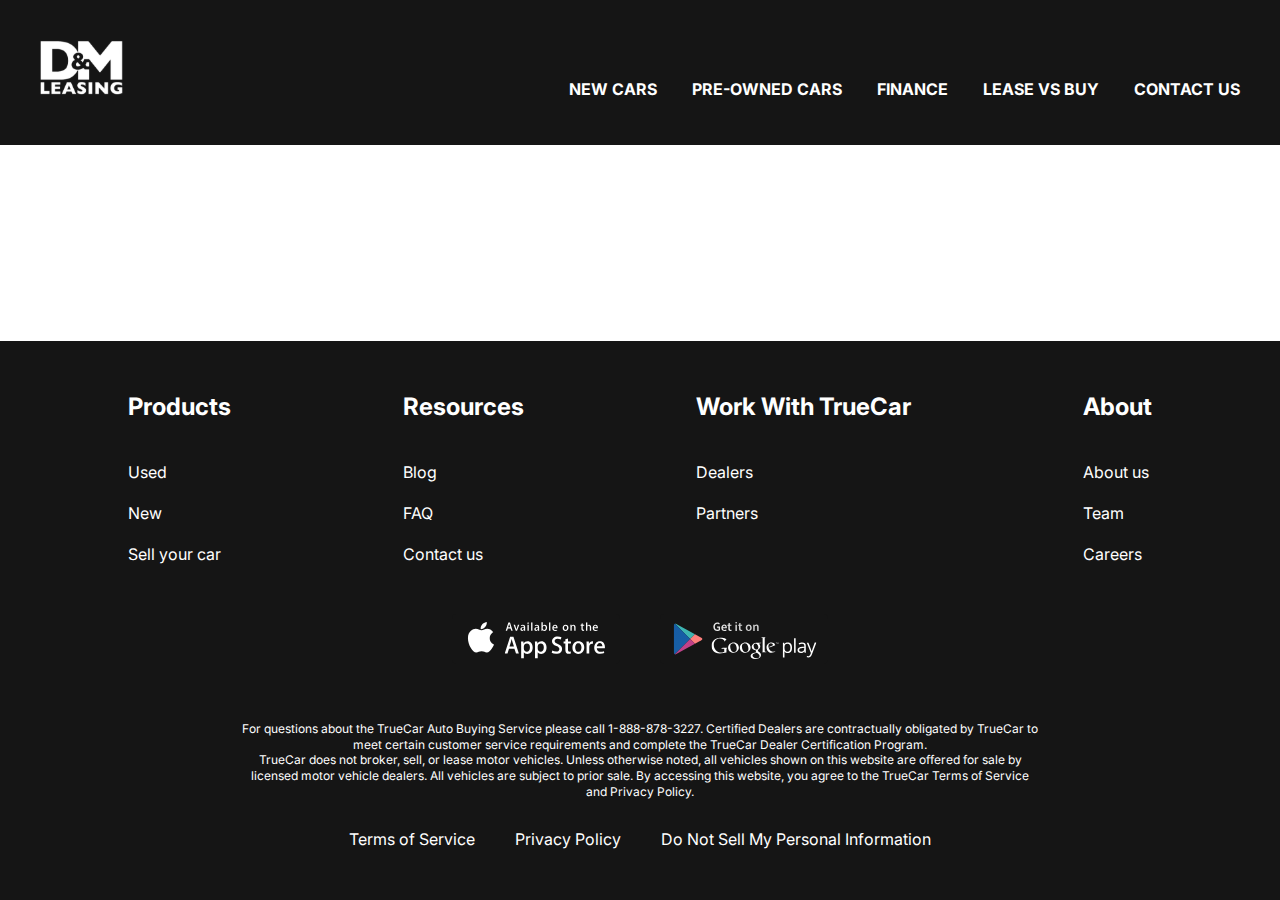
==== contacts.html @ d00af552 "swiper" ====
<!DOCTYPE html>
<html lang="en">
<head>
    <meta charset="UTF-8">
    <meta name="viewport" content="width=device-width, initial-scale=1.0">
    <title>CARS</title>
    <link rel="preconnect" href="https://fonts.googleapis.com">
    <link rel="preconnect" href="https://fonts.gstatic.com" crossorigin>
    <link href="https://fonts.googleapis.com/css2?family=Inter:opsz,wght@14..32,400;700&display=swap" rel="stylesheet">
    <link rel="stylesheet" href="css/style.css">
</head>
<body>
    <div class="wrapper">
        <header class="header">
            <div class="container">
                <div class="header-inner">
                    <a href="#" class="logo">
                        <img src="images/logo.svg" alt="" class="logo-img">
                    </a>
                    
                    <nav class="menu">
                        <ul class="menu-list">
                            <li class="menu-list-item"><a href="#" class="menu-list-link">NEW CARS</a></li>
                            <li class="menu-list-item"><a href="#" class="menu-list-link">PRE-OWNED CARS</a></li>
                            <li class="menu-list-item"><a href="#" class="menu-list-link">FINANCE</a></li>
                            <li class="menu-list-item"><a href="#" class="menu-list-link">LEASE VS BUY</a></li>
                            <li class="menu-list-item"><a href="#" class="menu-list-link">CONTACT US</a></li>
                        </ul>
                    </nav>
                </div>
            </div>
        </header>
        <main class="main">

        </main>
        <footer class="footer">
            <div class="container">
                <nav class="footer-menu">
                    <ul class="footer-menu-list">
                        <li class="footer-menu-item"><p href="#" class="footer-menu-title">Products</p></li>
                        <li class="footer-menu-item"><a href="#" class="footer-menu-link">Used</a></li>
                        <li class="footer-menu-item"><a href="#" class="footer-menu-link">New</a></li>
                        <li class="footer-menu-item"><a href="#" class="footer-menu-link">Sell your car</a></li>
                    </ul>
                    <ul class="footer-menu-list">
                        <li class="footer-menu-item"><p href="#" class="footer-menu-title">Resources</p></li>
                        <li class="footer-menu-item"><a href="#" class="footer-menu-link">Blog</a></li>
                        <li class="footer-menu-item"><a href="#" class="footer-menu-link">FAQ</a></li>
                        <li class="footer-menu-item"><a href="#" class="footer-menu-link">Contact us</a></li>
                    </ul>
                    <ul class="footer-menu-list">
                        <li class="footer-menu-item"><p href="#" class="footer-menu-title">Work With TrueCar</p></li>
                        <li class="footer-menu-item"><a href="#" class="footer-menu-link">Dealers</a></li>
                        <li class="footer-menu-item"><a href="#" class="footer-menu-link">Partners</a></li>
                    </ul>
                    <ul class="footer-menu-list">
                        <li class="footer-menu-item"><p href="#" class="footer-menu-title">About</p></li>
                        <li class="footer-menu-item"><a href="#" class="footer-menu-link">About us</a></li>
                        <li class="footer-menu-item"><a href="#" class="footer-menu-link">Team</a></li>
                        <li class="footer-menu-item"><a href="#" class="footer-menu-link">Careers</a></li>
                    </ul>
                </nav>
                <ul class="app">
                    <li class="app-item">
                        <a href="" class="app-item-link">
                            <img class="app-item-img" src="images/appstore.svg" alt="">
                        </a>
                    </li>
                    <li class="app-item">
                        <a href="" class="app-item-link">
                            <img class="app-item-img" src="images/googleplay.svg" alt="">
                        </a>
                    </li>
                </ul>
                <div class="footer-copy">
                    <p class="footer-copy-text">For questions about the TrueCar Auto Buying Service please call 1-888-878-3227.
                    Certified Dealers are contractually obligated by TrueCar to meet certain customer service requirements and complete the
                    TrueCar Dealer Certification Program.</p>
                    <p class="footer-copy-text">TrueCar does not broker, sell, or lease motor vehicles. Unless otherwise noted, all vehicles shown on this website are
                    offered for sale by licensed motor vehicle dealers. All vehicles are subject to prior sale. By accessing this website,
                    you agree to the TrueCar Terms of Service and Privacy Policy. </p>
                </div>
                <nav class="copy-nav">
                    <ul class="copy-nav-list">
                        <li class="copy-nav-item"><a href="#" class="copy-nav-link">Terms of Service</a></li>
                        <li class="copy-nav-item"><a href="#" class="copy-nav-link">Privacy Policy</a></li>
                        <li class="copy-nav-item"><a href="#" class="copy-nav-link">Do Not Sell My Personal Information</a></li>
                    </ul>
                </nav>
            </div>
        </footer>
    </div>
</body>
</html>
---- css/style.css ----
html{
    box-sizing: border-box;
}

*, *::after, *::before{
    box-sizing: inherit;
    margin: 0;
    padding: 0;
}

ul{
    list-style: none;
}

a{
    text-decoration: none;
    color: inherit;
}

.container {
    max-width: 1220px;
    margin: 0 auto;
    padding: 0 10px;
}

.wrapper{
    min-height: 100%;
    display: flex;
    flex-direction: column;

}

html, body{
    height: 100%;
}

.main{
    flex-grow: 1;
}

body{
    font-family: "Inter", sans-serif;
    font-size: 16px;
    font-weight: 400;
    line-height: 1.3;
}

/* ---------------header-------------- */

.header{
    background-color: #151515;
}

.header-main{
    background-color: transparent;
    position: absolute;
    z-index: 5;
    left: 0;
    right: 0;
}


.header-inner {
    padding-top: 40px;
    padding-bottom: 45px;
    display: flex;
    justify-content: space-between;
    align-items: flex-end;
}
.menu-list {
    display: flex;
    gap: 35px;
}

.menu-list-link {
    color: white;
    text-transform: uppercase;
    font-weight: 700;
    
}

/* ------------------------------------- */

/* ----------------main----------- */

/* ------header top------------ */

.top {
    color: white;
    text-align: center;
    padding-top: 247px;
    padding-bottom: 50px;
    background-image: url();
    z-index: 5;
    position: absolute;
    left: 0;
    right: 0;
}

.title {
    padding-bottom: 40px;
    font-size: 96px;
    font-weight: 700;
}

.top-link {

    background-color: #151515;
    padding: 23px;
    max-width: 430px;
    width: 100%;
    display: inline-block;
    text-transform: uppercase;
    font-size: 36px;
    font-weight: 700;
}

.swiper-wrapper{
    background: rgba(21, 21, 21, .9);
}

.swiper-slide{
    height: 100vh;
    background-position: top ;
    background-repeat: no-repeat;
    background-size: cover;
} 

.swiper-pagination-bullet{
    width: 120px;
    height: 3px;
    background-color: #151515;
    border-radius: 0;
    opacity: 1;
    margin: 0 15px !important;
}
.swiper-pagination-bullet-active{
    height: 6px;
    background-color: #fff;
}

/* ------------------------------------- */

/* --------------footer--------------- */
.footer {
    background-color: #151515;
    padding: 50px 32px;
    color: white;
}

.footer-menu {
    display: flex;
    justify-content: space-around;
    margin-bottom: 50px;
}

.footer-menu-list {
    max-width: 250px;
}

.footer-menu-item +.footer-menu-item{
    padding-top: 20px;
}

.footer-menu-title {
    font-weight: 700;
    font-size: 24px;
    padding-bottom: 20px;
}

.footer-menu-link {}

.app {
    display: flex;
    justify-content: center;
    gap: 40px;
    margin-bottom: 52px;
}

.footer-copy {
    max-width: 800px;
    font-size: 12px;
    margin: 0 auto 30px;
    text-align: center;
}

.copy-nav-list {
    display: flex;
        gap: 40px;
        justify-content: center;
}

/* -------------------------------------- */
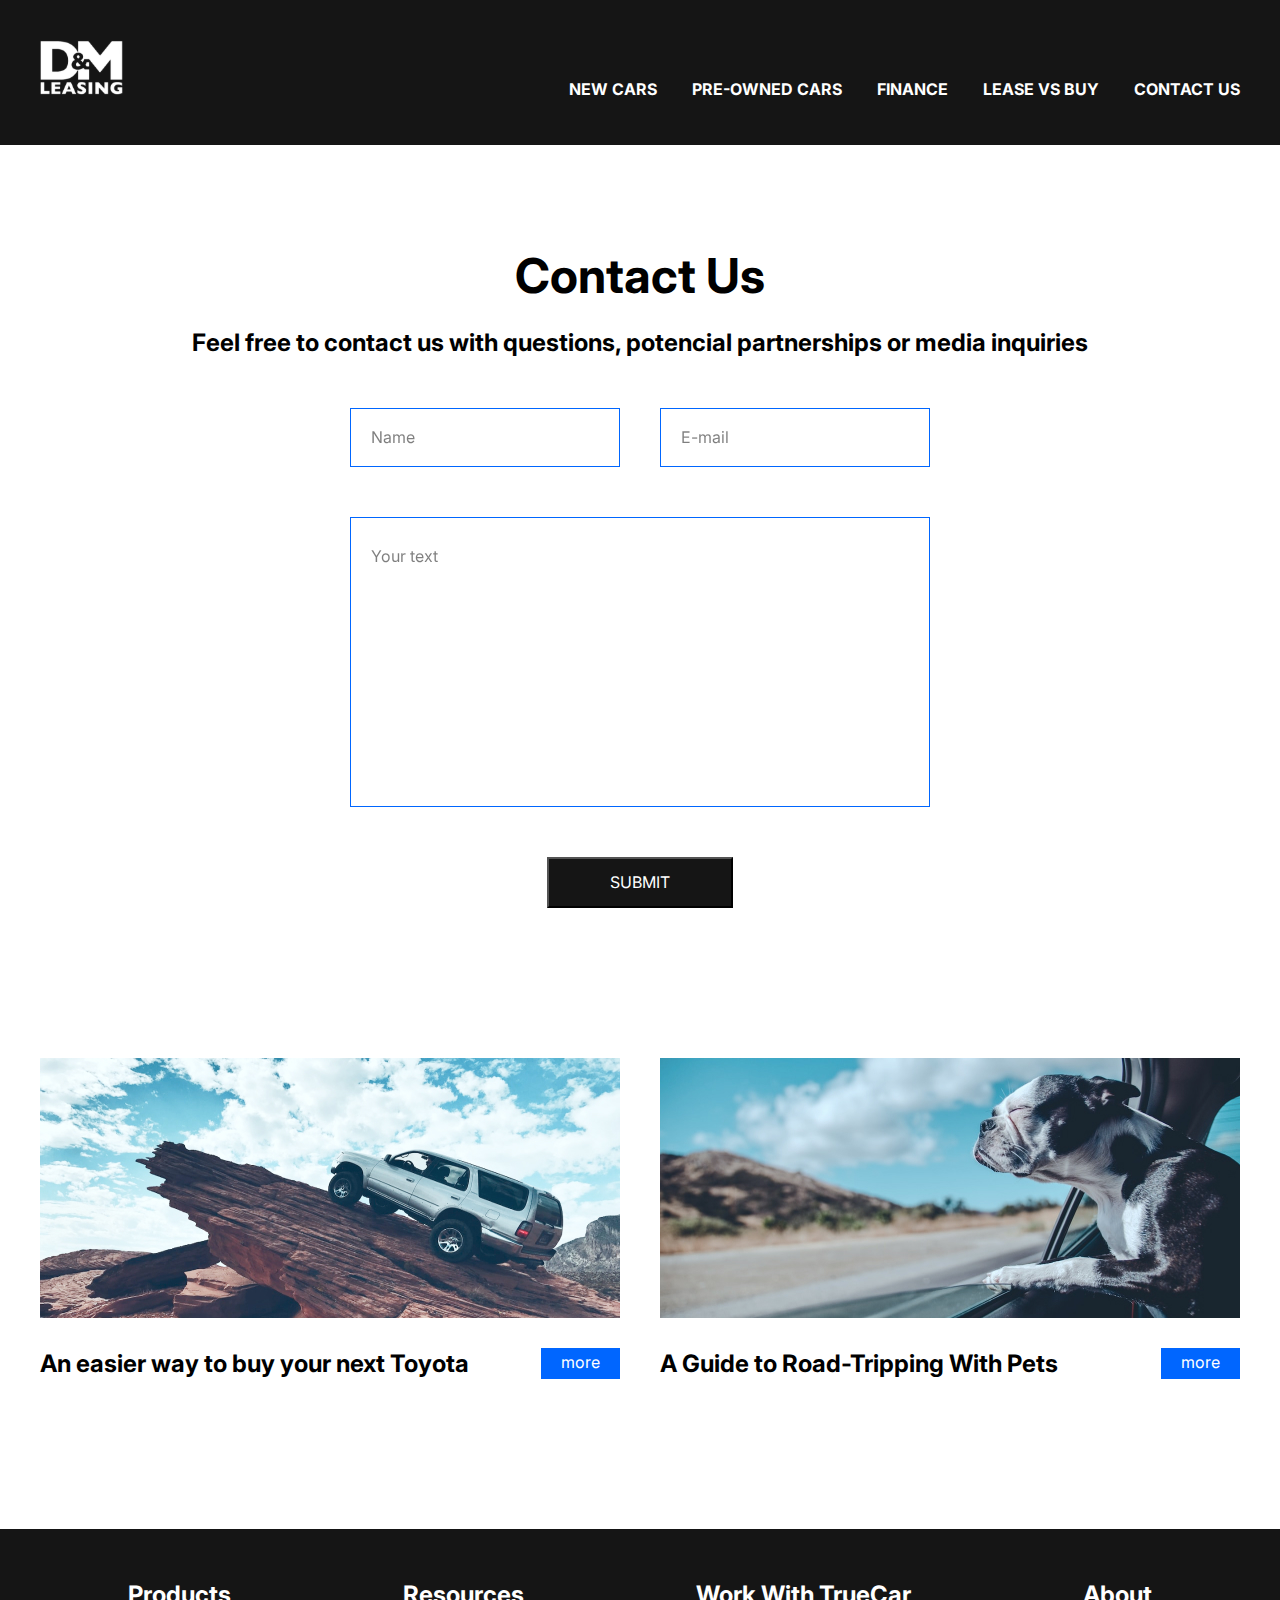
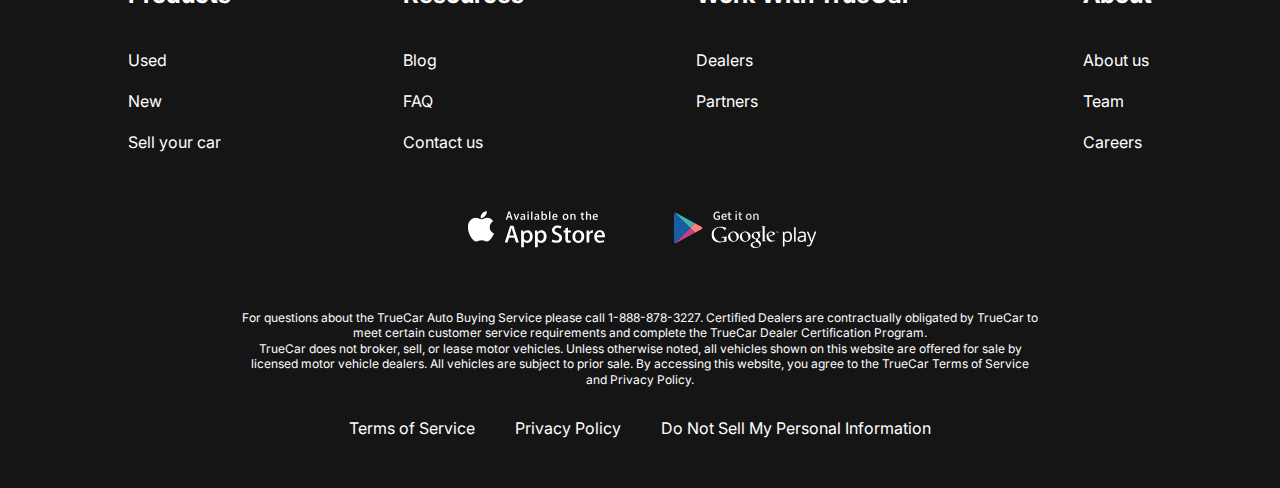
==== commit 49799a28: "contacts" ====
--- a/contacts.html
+++ b/contacts.html
@@ -14,13 +14,13 @@
         <header class="header">
             <div class="container">
                 <div class="header-inner">
-                    <a href="#" class="logo">
+                    <a href="index.html" class="logo">
                         <img src="images/logo.svg" alt="" class="logo-img">
                     </a>
                     
                     <nav class="menu">
                         <ul class="menu-list">
-                            <li class="menu-list-item"><a href="#" class="menu-list-link">NEW CARS</a></li>
+                            <li class="menu-list-item"><a href="new-cars.html" class="menu-list-link">NEW CARS</a></li>
                             <li class="menu-list-item"><a href="#" class="menu-list-link">PRE-OWNED CARS</a></li>
                             <li class="menu-list-item"><a href="#" class="menu-list-link">FINANCE</a></li>
                             <li class="menu-list-item"><a href="#" class="menu-list-link">LEASE VS BUY</a></li>
@@ -31,7 +31,36 @@
             </div>
         </header>
         <main class="main">
-
+            <section class="contacts">
+                <div class="container">
+                    <h2 class="section-title contacts-title">Contact Us</h2>
+                    <p class="contacts-text">
+                        Feel free to contact us with questions, potencial partnerships or media inquiries
+                    </p>
+                    <form action="" class="form">
+                        <input type="text" class="form-input" placeholder="Name">
+                        <input type="email" class="form-input" placeholder="E-mail">
+                        <textarea class="form-textarea" placeholder="Your text"></textarea>
+                        <button class="form-btn" type="submit" >SUBMIT</button>
+                    </form>
+                </div>
+            </section>
+            <section class="blog">
+                <div class="container">
+                    <div class="blog-items">
+                        <div class="blog-item">
+                            <img src="images/blog-1.jpg" alt="" class="blog-item-img">
+                            <h4 class="blog-item-title">An easier way to buy your next Toyota</h4>
+                            <a href="" class="blog-item-link">more</a>
+                        </div>
+                        <div class="blog-item">
+                            <img src="images/blog-2.jpg" alt="" class="blog-item-img">
+                            <h4 class="blog-item-title">A Guide to Road-Tripping With Pets</h4>
+                            <a href="" class="blog-item-link">more</a>
+                        </div>
+                    </div>
+                </div>
+            </section>
         </main>
         <footer class="footer">
             <div class="container">
--- a/css/style.css
+++ b/css/style.css
@@ -23,6 +23,12 @@
     padding: 0 10px;
 }
 
+.section-title {
+    margin-bottom: 50px;
+    font-size: 48px;
+    font-weight: 700;
+    text-align: center;
+}
 .wrapper{
     min-height: 100%;
     display: flex;
@@ -54,7 +60,7 @@
 .header-main{
     background-color: transparent;
     position: absolute;
-    z-index: 5;
+    z-index: 10;
     left: 0;
     right: 0;
 }
@@ -115,9 +121,17 @@
     font-weight: 700;
 }
 
-.swiper-wrapper{
-    background: rgba(21, 21, 21, .9);
-}
+.swiper::before{
+    content: '';
+    background: rgba(21, 21, 21, .3);
+    position: absolute;
+    z-index: 5;
+    top: 0;
+    bottom: 0;
+    right: 0;
+    left: 0;
+}
+
 
 .swiper-slide{
     height: 100vh;
@@ -141,6 +155,252 @@
 
 /* ------------------------------------- */
 
+/* ---------------why-lease---------------------- */
+
+.why-lease {
+    padding: 150px 0;
+}
+
+.why-lease-list {
+    display: grid;
+    grid-template-columns: repeat(4, 1fr);
+    gap: 40px;
+    text-align: center;
+}
+.why-lease-item {
+}
+.why-lease-item-img {
+    margin-bottom: 30px;
+}
+.why-lease-title {
+    margin-bottom: 30px;
+    font-size: 24px;
+    font-weight: 700;
+}
+.why-lease-text {
+    text-align: left;
+}
+
+/* ------------------------------------- */
+
+/* ---------------how-does---------------------- */
+
+
+.how-does {
+    padding-bottom: 150px;
+}
+
+.inner {
+    max-width: 600px;
+    margin: 0 auto;
+}
+
+.how-does-text {
+}
+.how-does-title {
+    font-size: 24px;
+    font-weight: 700;
+    margin-top: 50px;
+}
+.how-does-list {
+    padding: 50px 0 70px;
+    counter-reset: myCounter;
+}
+
+.how-does-item {
+    list-style-type: none;
+    width: 270px;
+    position: relative;
+    margin-left: auto;
+    box-sizing: content-box;
+    padding: 19px 0 19px 240px;
+    min-height: 63px;
+}
+.how-does-item +.how-does-item{
+    margin-top: 40px;
+}
+
+.how-does-item::before{
+    counter-increment: myCounter;
+    content: counter(myCounter);
+    display: flex;
+    justify-content: center;
+    align-items: center;
+    background-color: #0066FF;
+    font-size: 48px;
+    font-weight: 700;
+    width: 100px;
+    height: 100px;
+    border-radius: 50%;
+    color: white;
+    position: absolute;
+    left: 0;
+    top: 0;
+}
+
+/* ------------------------------------- */
+
+/* -------------video------------------------ */
+
+.video{
+    padding-bottom: 150px;
+}
+
+.video-title{
+    margin-bottom: 20px;
+}
+
+.video-text{
+    font-size: 24px;
+    font-weight: 700;margin-bottom: 50px;
+    text-align: center;
+}
+
+.video-content{
+    margin: 0 auto;
+    display: block;
+}
+
+
+/* ------------------------------------- */
+
+
+/* ----------important--------------------------- */
+
+.important {
+    padding-bottom: 150px;
+}
+.important-title {
+    margin-bottom: 20px;
+}
+.important-text {
+    margin: 0 auto 50px;
+    max-width: 580px;
+}
+.important-list {
+    display: grid;
+    grid-template-columns: repeat(4, 1fr);
+}
+.important-item {
+
+}
+.important-item-img {
+    margin-bottom: 20px;
+}
+.important-item-text {
+}
+
+/* ------------------------------------- */
+/* ------------------------------------- */
+
+
+
+/* ------------------------------------- */
+/* ----------------CONTACTS PAGE--------------------- */
+
+/* --------------contacts----------------------- */
+
+.contacts {
+    padding: 100px 0 150px;
+}
+.contacts-title {
+    margin-bottom: 20px;
+}
+.contacts-text {
+    margin-bottom: 50px;
+    text-align: center;
+    font-weight: 700;font-size: 24px;
+    padding: 0 100px;
+}
+.form {
+    max-width: 580px;
+    margin: 0 auto;
+    display: flex;
+    justify-content: space-between;
+    flex-wrap: wrap;
+
+}
+.form-input {
+    width: 270px;
+    padding: 18px 20px;
+    display: inline-block;
+    border: 1px solid #0066FF;
+    margin-bottom: 50px;
+    font-family: "Inter", sans-serif;
+    font-size: 16px;
+    font-weight: 400;
+    line-height: 1.3;
+    color: black;
+}
+
+.form-input::placeholder, .form-textarea::placeholder{
+    font-family: "Inter", sans-serif;
+    font-size: 16px;
+    font-weight: 400;
+    line-height: 1.3;
+    color: black;
+    opacity: .5;
+}
+.form-textarea {
+    width: 100%;
+    resize: none;
+    padding: 28px 20px;
+    height: 290px;
+    border: 1px solid #0066FF;
+    font-family: "Inter", sans-serif;
+    font-size: 16px;
+    font-weight: 400;
+    line-height: 1.3;
+    color: black;
+    margin-bottom: 50px;
+
+}
+.form-btn {
+    text-transform: uppercase;
+    color: #fff;
+    background-color: #151515;
+    font-family: "Inter", sans-serif;
+    font-size: 16px;
+    font-weight: 400;
+    line-height: 1.3;
+    padding: 13px 61px;
+    margin: 0 auto;
+}
+
+/* ------------------------------------- */
+/* -------------------------blog------------ */
+.blog {
+padding-bottom: 150px;    
+}
+
+.blog-items {
+    display: grid;
+    grid-template-columns: repeat(2, 1fr);
+    gap: 40px;
+}
+.blog-item {
+    display: flex;
+    justify-content: space-between;
+    flex-wrap: wrap;
+}
+.blog-item-img {
+    margin-bottom: 30px;
+    width: 100%;
+}
+.blog-item-title {
+    flex-basis: 446px;
+    font-size: 24px;
+    font-weight: 700;
+}
+.blog-item-link {
+    color: white;
+    background-color: #0066FF;
+    padding: 4px 20px;
+
+}
+
+/* ------------------------------------- */
+
 /* --------------footer--------------- */
 .footer {
     background-color: #151515;
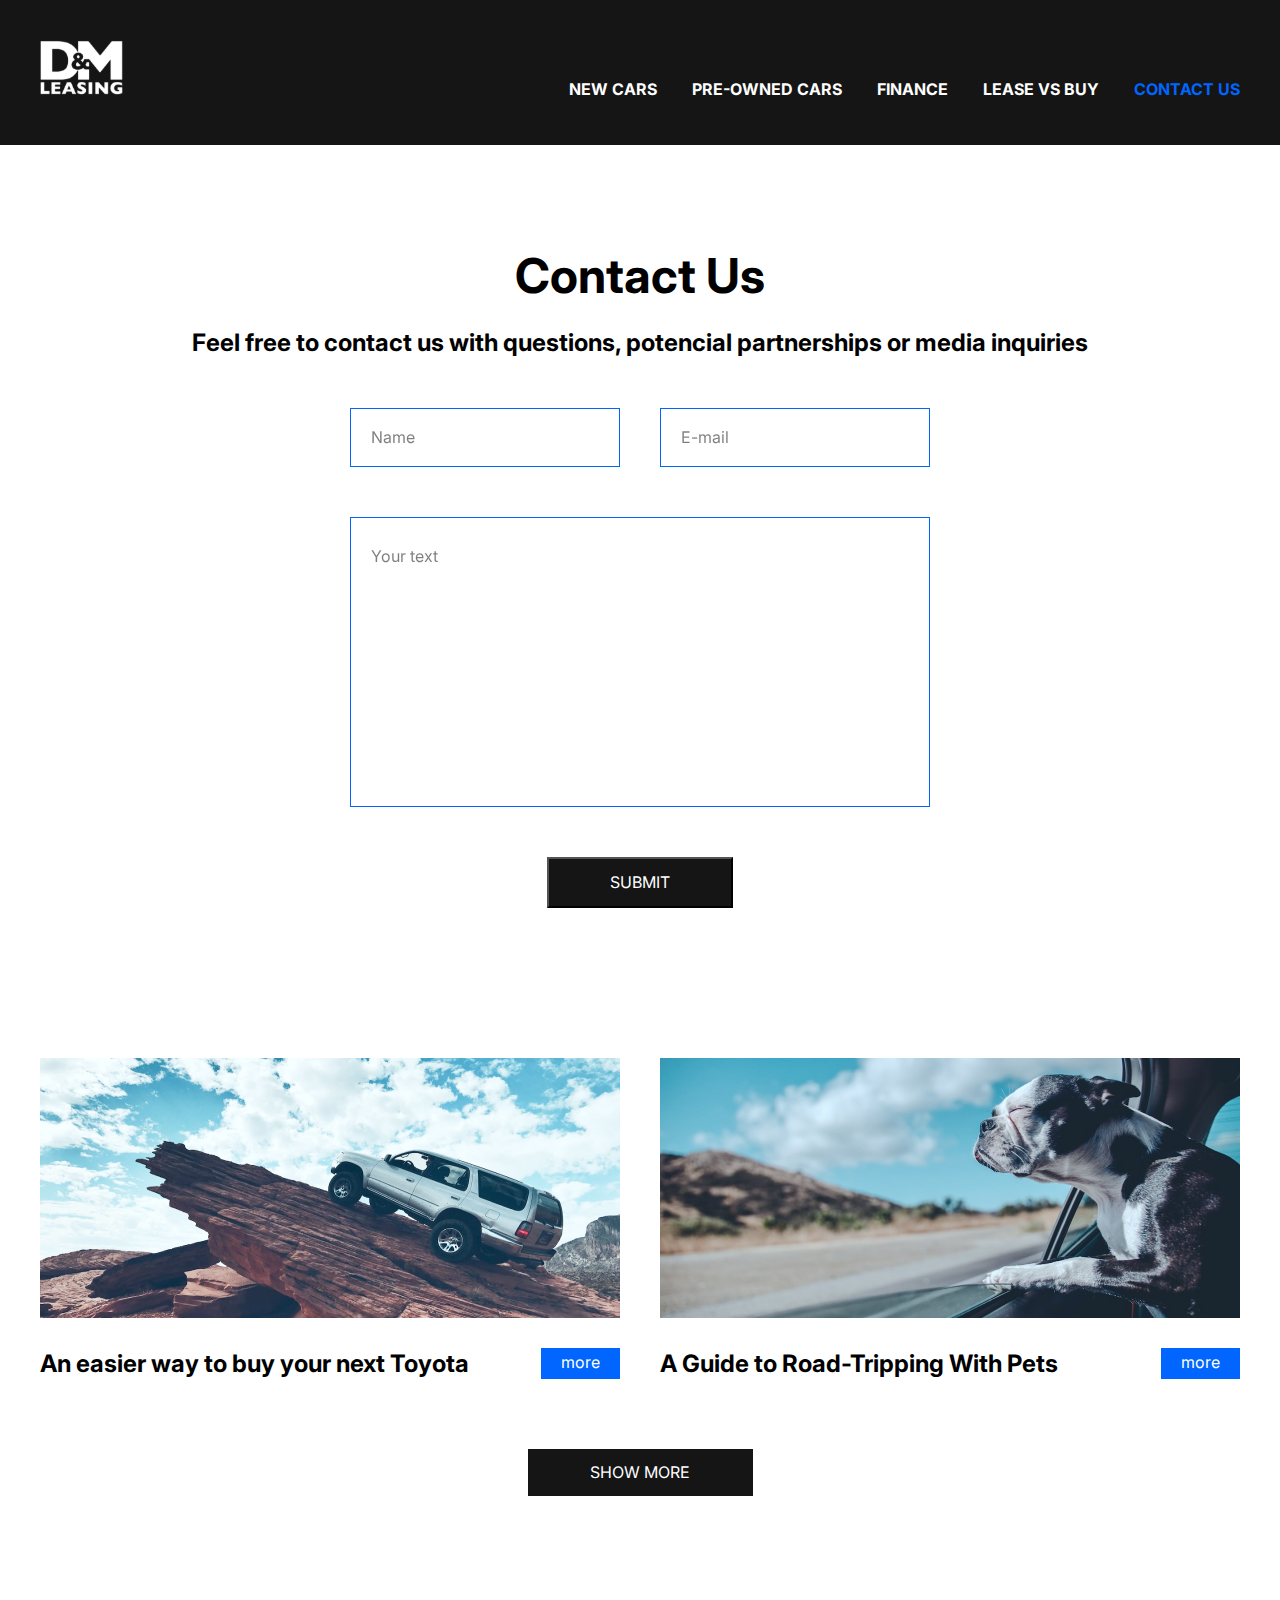
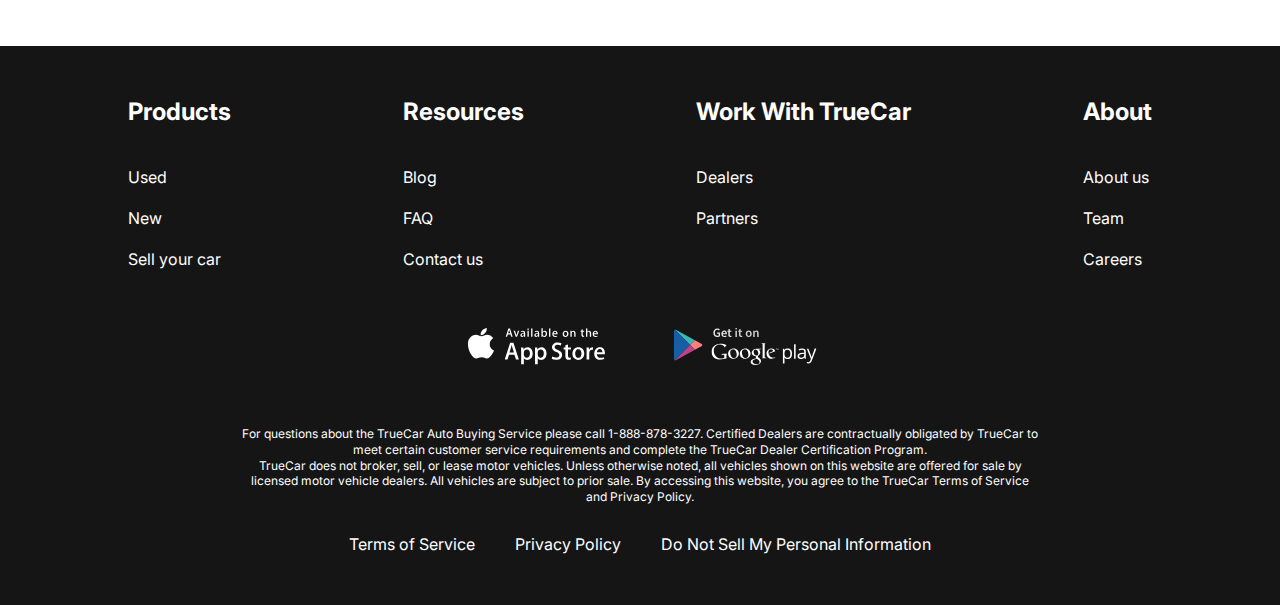
==== commit 7beb912e: "before adaptive" ====
--- a/contacts.html
+++ b/contacts.html
@@ -24,7 +24,7 @@
                             <li class="menu-list-item"><a href="#" class="menu-list-link">PRE-OWNED CARS</a></li>
                             <li class="menu-list-item"><a href="#" class="menu-list-link">FINANCE</a></li>
                             <li class="menu-list-item"><a href="#" class="menu-list-link">LEASE VS BUY</a></li>
-                            <li class="menu-list-item"><a href="#" class="menu-list-link">CONTACT US</a></li>
+                            <li class="menu-list-item "><a href="#" class="menu-list-link menu-list-link--active">CONTACT US</a></li>
                         </ul>
                     </nav>
                 </div>
@@ -59,6 +59,7 @@
                             <a href="" class="blog-item-link">more</a>
                         </div>
                     </div>
+                    <a href="#" class="showmore-link">SHOW MORE</a>
                 </div>
             </section>
         </main>
@@ -119,5 +120,6 @@
             </div>
         </footer>
     </div>
+    <script src="js/main.js"></script>
 </body>
 </html>--- a/css/style.css
+++ b/css/style.css
@@ -83,6 +83,10 @@
     text-transform: uppercase;
     font-weight: 700;
     
+}
+
+.menu-list-link--active{
+    color: #0066FF;
 }
 
 /* ------------------------------------- */
@@ -377,6 +381,7 @@
     display: grid;
     grid-template-columns: repeat(2, 1fr);
     gap: 40px;
+    margin-bottom: 70px;
 }
 .blog-item {
     display: flex;
@@ -398,6 +403,103 @@
     padding: 4px 20px;
 
 }
+
+.showmore-link{
+    text-transform: uppercase;
+    background-color: #151515;
+    padding: 13px;
+    color: white;
+    width: 225px;
+    margin: 0 auto;
+    text-align: center;
+    display: block;
+
+}
+
+
+/* ------------------------------------- */
+
+
+/* ----------------choose--------------------- */
+
+
+.choose {
+    padding: 100px 0 150px;
+
+}
+
+.tabs {
+    margin-bottom: 70px;
+}
+.tabs-btn {
+    padding: 0 150px;
+    display: flex;
+    justify-content: space-between;
+    gap: 80px;
+    padding-bottom: 100px;
+}
+.tabs-btn-item {
+    font-weight: 700;
+    font-size: 24px;
+    cursor: pointer;
+    border: none;
+    background-color: transparent;
+    padding: 0;
+}
+
+.tabs-btn-item--active{
+color: #0066FF;
+}
+.tabs-content {
+}
+.tabs-content-item {
+    display: none;
+    grid-template-columns: repeat(4, 1fr);
+    gap: 100px 40px;
+}
+
+.tabs-content-item.tabs-content-item--active{
+    display: grid;
+}
+.car-card {
+    text-align: center;
+}
+.card-img {
+    display: block;
+}
+
+.card-content{
+    padding: 0 5px;
+    border: 1px solid #0066FF;
+    border-top: 0;
+}
+.card-title   {
+    margin-bottom: 20px;
+    padding-top: 20px;
+    font-size: 24px;
+    font-weight: 700;
+
+}
+
+.card-price{
+    margin-bottom: 20px;
+    font-size: 24px;
+    font-weight: 700;
+}
+.card-text {
+
+    margin-bottom: 20px;
+
+}
+.card-link {
+    display: block;
+    color: #0066FF;
+    border: 1px solid #0066FF;
+    border-top: 0;
+
+}
+
+
 
 /* ------------------------------------- */
 
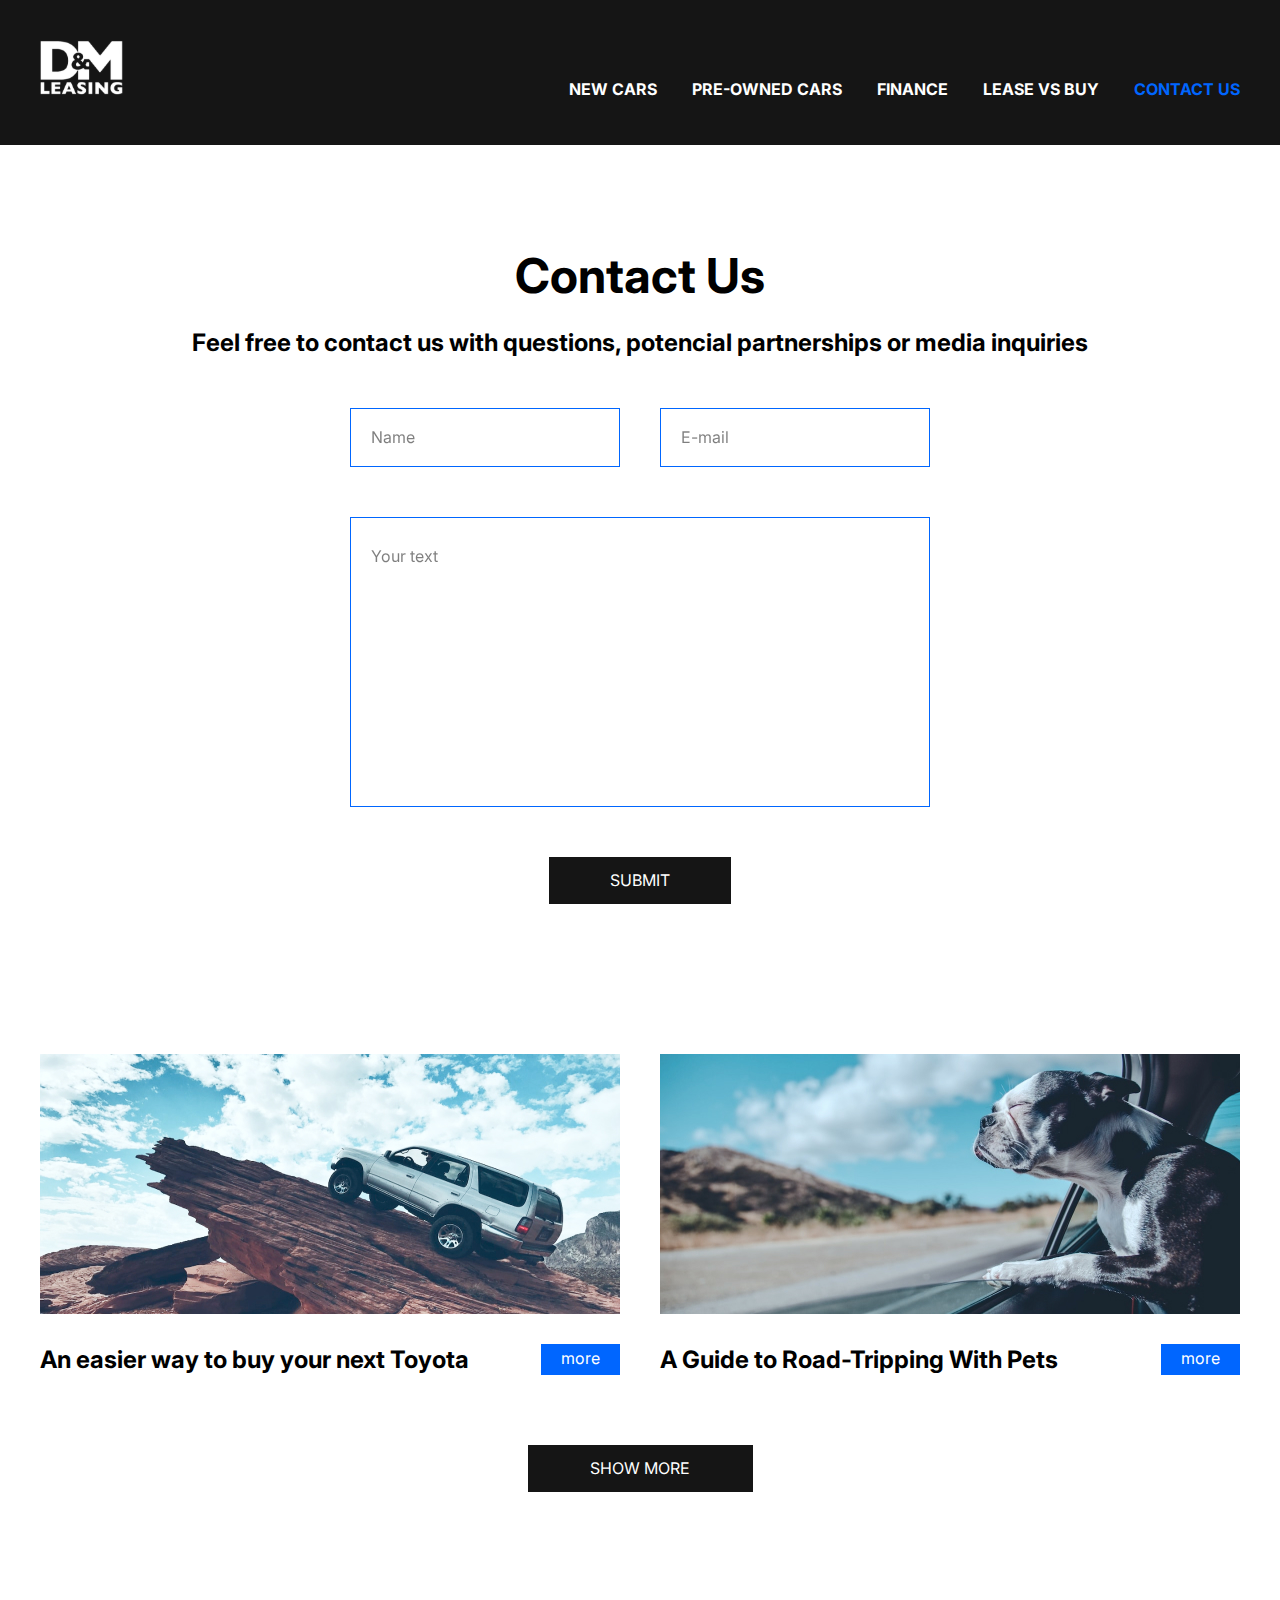
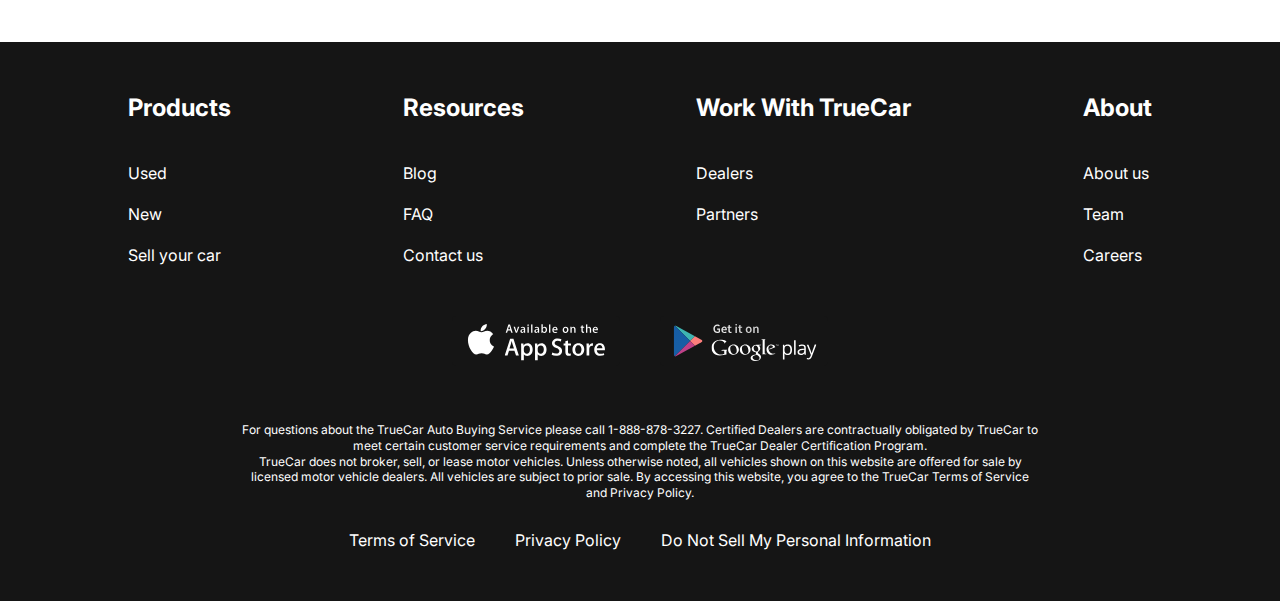
==== commit 2d38bab9: "everything!" ====
--- a/contacts.html
+++ b/contacts.html
@@ -19,6 +19,11 @@
                     </a>
                     
                     <nav class="menu">
+                        <button class="menu-btn">
+                            <span></span>
+                            <span></span>
+                            <span></span>
+                        </button>
                         <ul class="menu-list">
                             <li class="menu-list-item"><a href="new-cars.html" class="menu-list-link">NEW CARS</a></li>
                             <li class="menu-list-item"><a href="#" class="menu-list-link">PRE-OWNED CARS</a></li>
--- a/css/style.css
+++ b/css/style.css
@@ -88,6 +88,24 @@
 .menu-list-link--active{
     color: #0066FF;
 }
+
+.menu-btn{
+    width: 30px;
+    height: 20px;
+    /* display: flex; */
+    flex-direction: column;
+    justify-content: space-between;
+    padding: 0;
+    border: none;
+    background-color: transparent;
+    cursor: pointer;
+    display: none;
+}
+
+.menu-btn span{
+    height: 2px;
+    background-color: #fff;
+    width: 100%;}
 
 /* ------------------------------------- */
 
@@ -369,6 +387,7 @@
     line-height: 1.3;
     padding: 13px 61px;
     margin: 0 auto;
+    border: none;
 }
 
 /* ------------------------------------- */
@@ -466,6 +485,7 @@
 }
 .card-img {
     display: block;
+    width: 100%;
 }
 
 .card-content{
@@ -552,4 +572,230 @@
         justify-content: center;
 }
 
-/* -------------------------------------- */+
+
+/* -------------------------------------- */
+
+
+/* -----------------adaptive--------------------- */
+
+@media (max-width: 1180px){
+    .important-list{
+        gap: 30px 20px;
+    }
+    .important-item-img{
+        width: 100%;
+    }
+
+    .tabs-content-item{
+        grid-template-columns: repeat(3, 1fr);
+    }
+}
+
+@media (max-width: 1040px){
+    .video-content{
+        width: 100%;
+    }
+
+    .tabs-btn{
+        padding: 0 0 50px;
+        gap: 20px;
+    }
+}
+
+
+@media (max-width: 860px){
+    .why-lease-list{
+        grid-template-columns: repeat(2, 1fr);
+        gap: 20px;
+    }
+
+    .important-list{
+        grid-template-columns: repeat(2, 1fr);
+    }
+
+    .menu-btn{
+        display: flex;
+    }
+
+    .menu-btn, .logo{
+        position: relative;
+        z-index: 10;
+    }
+
+    .menu-list{
+        position: absolute;
+        background-color: #151515;
+        flex-direction: column;
+        top: 0;
+        left: 0;right: 0;
+        bottom: 0;
+        align-items: center;
+        z-index: 5;
+        padding-top: 200px;
+        height: 100vh;
+        transition: transform 0.3 ease;
+        transform: translateY(-100%);
+
+    }
+
+    .menu-list.menu-list--active{
+        transform: translateY(0%);
+        
+    }
+
+    .tabs-content-item{
+        grid-template-columns: repeat(2, 1fr);
+    }
+}
+
+@media (max-width: 768px) {
+    .footer-menu{
+        display: grid;
+        grid-template-columns: repeat(2, 1fr);
+        gap: 40px;
+    }
+
+    .video-content{
+        height: 400px;
+    }
+
+    .title{
+        font-size: 70px;
+    }
+
+    .top-link{
+        font-size: 28px;
+        padding: 16px;
+
+        max-width: 360px;
+    }
+
+    .swiper-pagination-bullet{
+        width: 60px;
+    }
+}
+
+@media (max-width: 650px){
+    .tabs-content-item{
+        grid-template-columns: repeat(1, 1fr);
+    }
+
+    .tabs-btn-item{
+        font-size: 18px;
+    }
+
+    .blog-items{
+        grid-template-columns: repeat(1, 1fr);
+    }
+
+    .contacts{
+        padding: 50px 0;
+    }
+
+    .form-input{
+        width: 100%;
+        margin-bottom: 30px;
+    }
+
+    .contacts-text{
+        padding: 0;   
+        font-size: 20px;
+    }
+    
+}
+
+
+@media (max-width: 540px){
+    .title{
+        font-size: 60px;
+    }
+
+    .top-link{
+        font-size: 24px;
+        max-width: 310px;
+    }
+
+    .swiper-pagination-bullet{
+        width: 35px;
+    }
+
+    .why-lease-list{
+        grid-template-columns: repeat(1, 1fr);
+    }
+
+    .why-lease{
+        padding: 50px 0;
+    }
+
+    .section-title{
+        font-size: 34px;
+    }
+
+    .how-does-list{
+        padding: 30px 0 40px;
+    }
+    
+    .how-does{
+        padding-bottom: 50px;
+    }
+    
+    .video-content{
+        height: 200px;
+    }
+    
+    .how-does-item{
+        padding: 65px 0 19px 0;
+        margin-right: auto;
+        
+    }
+    
+    .how-does-item::before{
+        right: 0;
+        margin: 0 auto;
+        font-size: 32px;
+        width: 50px;
+        height: 50px;
+        
+    }
+
+    .video{
+        padding-bottom: 50px;
+    }
+    
+    .important-list{
+        grid-template-columns: repeat(1, 1fr);
+    }
+    
+    .app, .copy-nav-list{
+        flex-direction: column;
+        align-items: center;
+        gap: 20px;
+    }
+    .blog-item-title{
+        margin-bottom: 10px;
+    }
+    
+    .blog-item-link{
+        margin-left: auto;
+    }
+
+    .tabs-btn{
+        flex-direction: column;
+    }
+
+    .choose{
+        padding: 50px 0;
+    }
+
+    .tabs-content-item{
+        gap: 40px;
+    }
+
+    .blog{
+        padding-bottom: 50px;
+    }
+
+    
+}
+
